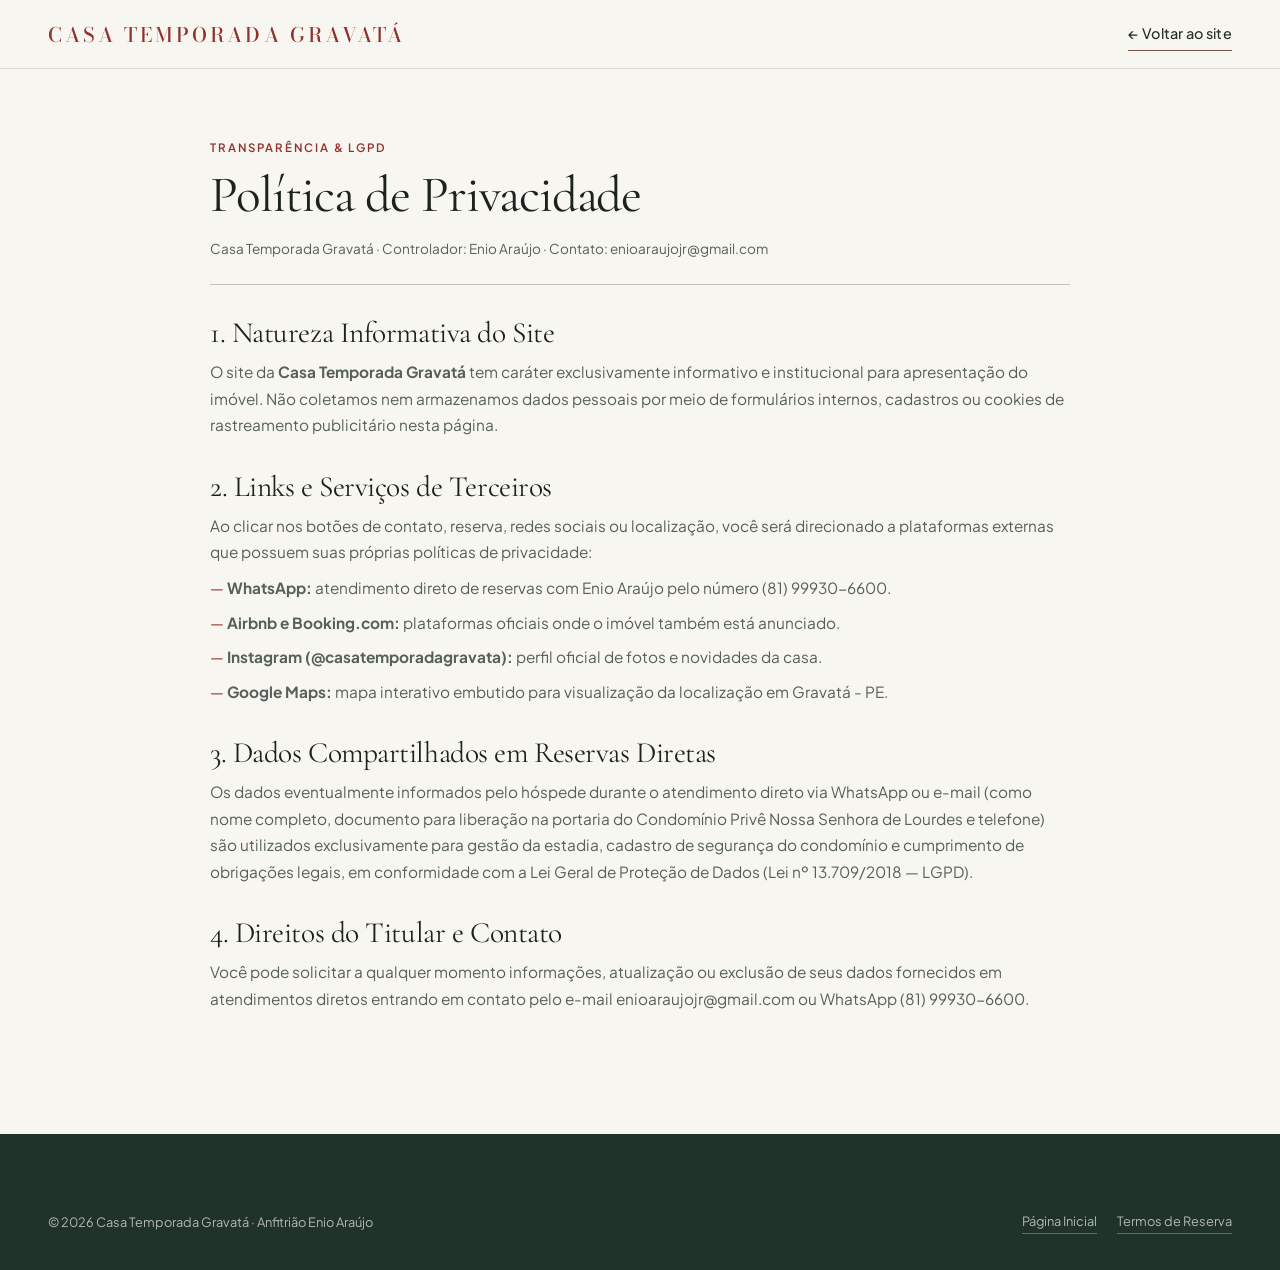
==== politica-de-privacidade.html @ 36baeb56 "feat(v1.0): aplicar briefing completo da Casa Temporada Gravata, mapa interativo e paginas legais" ====
<!DOCTYPE html>
<html lang="pt-BR">
<head>
  <meta charset="UTF-8">
  <meta name="viewport" content="width=device-width, initial-scale=1.0">
  <title>Política de Privacidade — Casa Temporada Gravatá</title>
  <link rel="preconnect" href="https://fonts.googleapis.com">
  <link rel="preconnect" href="https://fonts.gstatic.com" crossorigin>
  <link href="https://fonts.googleapis.com/css2?family=Bodoni+Moda:ital,opsz,wght@0,6..96,400;0,6..96,500;1,6..96,400&family=Cormorant+Garamond:ital,wght@0,400;0,500;0,600;1,400;1,500&family=Plus+Jakarta+Sans:wght@400;500;600;700&display=swap" rel="stylesheet">
  <link rel="stylesheet" href="styles.css">
</head>
<body>
  <header class="site-nav is-solid">
    <div class="nav-inner">
      <a href="index.html" class="hdr-mark">Casa Temporada Gravatá</a>
      <a href="index.html" class="btn btn-outline">← Voltar ao site</a>
    </div>
  </header>

  <main class="legal-main">
    <div class="container-narrow legal-doc">
      <p class="eyebrow">Transparência &amp; LGPD</p>
      <h1>Política de Privacidade</h1>
      <p class="legal-meta">Casa Temporada Gravatá · Controlador: Enio Araújo · Contato: enioaraujojr@gmail.com</p>

      <section class="legal-section">
        <h2>1. Natureza Informativa do Site</h2>
        <p>
          O site da <strong>Casa Temporada Gravatá</strong> tem caráter exclusivamente informativo e institucional para apresentação do imóvel. Não coletamos nem armazenamos dados pessoais por meio de formulários internos, cadastros ou cookies de rastreamento publicitário nesta página.
        </p>
      </section>

      <section class="legal-section">
        <h2>2. Links e Serviços de Terceiros</h2>
        <p>
          Ao clicar nos botões de contato, reserva, redes sociais ou localização, você será direcionado a plataformas externas que possuem suas próprias políticas de privacidade:
        </p>
        <ul>
          <li><strong>WhatsApp:</strong> atendimento direto de reservas com Enio Araújo pelo número (81) 99930-6600.</li>
          <li><strong>Airbnb e Booking.com:</strong> plataformas oficiais onde o imóvel também está anunciado.</li>
          <li><strong>Instagram (@casatemporadagravata):</strong> perfil oficial de fotos e novidades da casa.</li>
          <li><strong>Google Maps:</strong> mapa interativo embutido para visualização da localização em Gravatá - PE.</li>
        </ul>
      </section>

      <section class="legal-section">
        <h2>3. Dados Compartilhados em Reservas Diretas</h2>
        <p>
          Os dados eventualmente informados pelo hóspede durante o atendimento direto via WhatsApp ou e-mail (como nome completo, documento para liberação na portaria do Condomínio Privê Nossa Senhora de Lourdes e telefone) são utilizados exclusivamente para gestão da estadia, cadastro de segurança do condomínio e cumprimento de obrigações legais, em conformidade com a Lei Geral de Proteção de Dados (Lei nº 13.709/2018 — LGPD).
        </p>
      </section>

      <section class="legal-section">
        <h2>4. Direitos do Titular e Contato</h2>
        <p>
          Você pode solicitar a qualquer momento informações, atualização ou exclusão de seus dados fornecidos em atendimentos diretos entrando em contato pelo e-mail <a href="mailto:enioaraujojr@gmail.com">enioaraujojr@gmail.com</a> ou WhatsApp <a href="https://wa.me/5581999306600" target="_blank" rel="noopener noreferrer">(81) 99930-6600</a>.
        </p>
      </section>
    </div>
  </main>

  <footer class="site-footer band-olive">
    <div class="container">
      <div class="footer-bottom" style="padding-top: 0;">
        <p>© 2026 Casa Temporada Gravatá · Anfitrião Enio Araújo</p>
        <div class="footer-legal-links">
          <a href="index.html">Página Inicial</a>
          <a href="termos-de-reserva.html">Termos de Reserva</a>
        </div>
      </div>
    </div>
  </footer>
</body>
</html>
---- styles.css ----
@charset "UTF-8";
@import url("https://fonts.googleapis.com/css2?family=Bodoni+Moda:ital,opsz,wght@0,6..96,400;0,6..96,500;1,6..96,400&family=Cormorant+Garamond:ital,wght@0,400;0,500;0,600;1,400;1,500&family=Plus+Jakarta+Sans:wght@400;500;600;700&display=swap");

/* ==========================================================================
   Casa Temporada Gravatá — Versão de Produção v1.0
   Estética Editorial Casa Pitanga + Paleta Solar & Natural na Serra
   ========================================================================== */

:root {
  --cream: #F8F6F1;
  --cream-sand: #EFEAE0;
  --cream-glass: rgba(248, 246, 241, 0.94);
  --cream-placeholder: #E6E0D4;
  --border-cream: #DFD8CB;
  --olive: #20332B;
  --olive-placeholder: #2E443B;
  --pitanga: #91302C;
  --pitanga-hover: #772420;
  --water-accent: #2D6A6F;
  --ink: #1C231E;
  --ink-soft: #262E28;
  --muted: #56605A;
  --caption-cream: #7B5642;
  --caption-olive: #BDD0C6;
  --sand-light: #E6D6BC;
  --offwhite: #FFFBF8;

  --hairline: rgba(28, 35, 30, 0.13);
  --hairline-strong: rgba(28, 35, 30, 0.26);
  --hairline-dark: rgba(248, 246, 241, 0.18);

  --font-mark: "Bodoni Moda", "Cormorant Garamond", Georgia, serif;
  --font-serif: "Cormorant Garamond", Georgia, "Times New Roman", serif;
  --font-sans: "Plus Jakarta Sans", -apple-system, BlinkMacSystemFont, "Segoe UI", sans-serif;

  --container-max: 1320px;
  --container-narrow: 860px;
  --nav-height: clamp(56px, 7vw, 68px);
  --section-py: clamp(4.25rem, 7.5vw, 7rem);

  --radius-btn: 2px;
  --ease-reveal: cubic-bezier(0.22, 0.7, 0.18, 1);
}

*,
*::before,
*::after {
  box-sizing: border-box;
}

html {
  font-size: 16px;
  scroll-behavior: smooth;
  scroll-padding-top: calc(var(--nav-height) + 16px);
  -webkit-text-size-adjust: 100%;
}

body {
  margin: 0;
  background-color: var(--cream);
  color: var(--ink);
  font-family: var(--font-sans);
  font-size: clamp(0.98rem, 0.95rem + 0.14vw, 1.05rem);
  font-weight: 400;
  line-height: 1.65;
  -webkit-font-smoothing: antialiased;
  -moz-osx-font-smoothing: grayscale;
  overflow-x: clip;
}

img,
picture,
svg,
video {
  display: block;
  max-width: 100%;
}

button,
input,
textarea,
select {
  font: inherit;
  color: inherit;
}

button {
  background: none;
  border: 0;
  cursor: pointer;
}

a {
  color: inherit;
  text-decoration: none;
}

ul,
ol {
  margin: 0;
  padding: 0;
  list-style: none;
}

h1,
h2,
h3,
h4,
p,
figure,
blockquote {
  margin: 0;
}

::selection {
  background-color: var(--pitanga);
  color: var(--offwhite);
}

:focus-visible {
  outline: 2px solid var(--pitanga);
  outline-offset: 3px;
}

.band-olive :focus-visible,
.site-footer :focus-visible,
.lightbox :focus-visible {
  outline-color: var(--sand-light);
}

.skip-link {
  position: fixed;
  top: -120px;
  left: 1rem;
  z-index: 3000;
  padding: 0.65rem 1.15rem;
  border-radius: var(--radius-btn);
  background-color: var(--olive);
  color: var(--offwhite);
  font-size: 0.85rem;
  font-weight: 600;
  transition: top 0.2s ease;
}

.skip-link:focus {
  top: 1rem;
}

/* ==========================================================================
   Tipografia Editorial
   ========================================================================== */

h1,
h2,
h3,
.font-serif {
  font-family: var(--font-serif);
  font-weight: 400;
  color: inherit;
}

h1 {
  font-size: clamp(2.65rem, 5.2vw, 4.6rem);
  line-height: 1.02;
  letter-spacing: -0.02em;
}

h2 {
  font-size: clamp(2.05rem, 3.8vw, 3.25rem);
  line-height: 1.06;
  letter-spacing: -0.015em;
}

h3 {
  font-size: clamp(1.35rem, 2vw, 1.7rem);
  line-height: 1.2;
}

h1 em,
h2 em,
h3 em {
  font-family: var(--font-serif);
  font-style: italic;
  font-weight: 400;
  color: var(--pitanga);
}

.hero h1 em,
.band-olive h2 em,
.band-olive h3 em {
  color: var(--sand-light);
}

.eyebrow {
  display: inline-block;
  font-family: var(--font-sans);
  font-size: 0.72rem;
  font-weight: 600;
  line-height: 1.2;
  letter-spacing: 0.16em;
  text-transform: uppercase;
  color: var(--pitanga);
}

.band-olive .eyebrow,
.site-footer .eyebrow {
  color: var(--sand-light);
}

.section-lead {
  max-width: 62ch;
  color: var(--muted);
  font-size: clamp(1rem, 0.96rem + 0.2vw, 1.1rem);
  line-height: 1.7;
}

.band-olive .section-lead {
  color: rgba(248, 246, 241, 0.84);
}

/* ==========================================================================
   Contêineres & Faixas
   ========================================================================== */

.container {
  width: min(100% - clamp(32px, 8vw, 96px), var(--container-max));
  margin-inline: auto;
}

.container-narrow {
  width: min(100% - clamp(32px, 8vw, 96px), var(--container-narrow));
  margin-inline: auto;
}

.section {
  position: relative;
  padding-block: var(--section-py);
}

.band-ivory {
  background-color: var(--cream);
  color: var(--ink);
}

.band-linen {
  background-color: var(--cream-sand);
  color: var(--ink);
  border-top: 1px solid var(--hairline);
}

.band-olive {
  background-color: var(--olive);
  color: var(--cream);
}

.section-header {
  display: flex;
  flex-direction: column;
  gap: 0.9rem;
  margin-bottom: clamp(2.2rem, 4vw, 3.25rem);
}

.band-olive.has-botanical-edges {
  padding-top: calc(var(--section-py) + 1.5rem);
  padding-bottom: calc(var(--section-py) + 1.5rem);
}

.botanical-edge {
  position: absolute;
  left: 0;
  width: 100%;
  height: 22px;
  overflow: hidden;
  line-height: 0;
  pointer-events: none;
}

.botanical-edge svg {
  width: 100%;
  height: 100%;
  display: block;
}

.botanical-edge-top {
  top: -1px;
}

.botanical-edge-bottom {
  bottom: -1px;
}

/* ==========================================================================
   Botões & Links
   ========================================================================== */

.btn {
  display: inline-flex;
  align-items: center;
  justify-content: center;
  gap: 0.55rem;
  min-height: 44px;
  padding: 0 18px;
  border-radius: var(--radius-btn);
  border: 1px solid transparent;
  font-family: var(--font-sans);
  font-size: 0.9rem;
  font-weight: 500;
  letter-spacing: 0.02em;
  white-space: nowrap;
  transition: background-color 0.25s ease, border-color 0.25s ease, color 0.25s ease, opacity 0.25s ease;
}

.btn-primary {
  background-color: var(--pitanga);
  border-color: var(--pitanga);
  color: var(--offwhite);
}

.btn-primary:hover {
  background-color: var(--pitanga-hover);
  border-color: var(--pitanga-hover);
}

.btn-ghost,
.btn-outline {
  background-color: transparent;
  border: 0;
  border-bottom: 1px solid currentColor;
  border-radius: 0;
  padding: 4px 0;
  min-height: 34px;
  font-weight: 500;
}

.btn-ghost {
  color: var(--offwhite);
}

.btn-ghost:hover {
  opacity: 0.78;
}

.btn-outline {
  color: var(--ink-soft);
  border-bottom-color: var(--caption-cream);
}

.btn-outline:hover {
  color: var(--pitanga);
}

.hero-badge {
  display: inline-flex;
  align-items: center;
  font-size: 0.72rem;
  font-weight: 600;
  letter-spacing: 0.16em;
  text-transform: uppercase;
  color: var(--sand-light);
}

/* ==========================================================================
   Menu Superior Fiel à Casa Pitanga (.site-nav / #siteNav)
   ========================================================================== */

.site-nav {
  position: fixed;
  top: 0;
  left: 0;
  right: 0;
  z-index: 50;
  background-color: rgba(248, 246, 241, 0);
  border-bottom: 1px solid rgba(0, 0, 0, 0);
  backdrop-filter: blur(0px);
  -webkit-backdrop-filter: blur(0px);
  transition: background-color 0.4s ease, border-color 0.4s ease, backdrop-filter 0.4s ease, -webkit-backdrop-filter 0.4s ease;
}

.site-nav.is-scrolled,
.site-nav.is-solid {
  background-color: var(--cream-glass);
  border-bottom-color: var(--border-cream);
  backdrop-filter: blur(10px);
  -webkit-backdrop-filter: blur(10px);
}

.nav-inner {
  max-width: var(--container-max);
  margin: 0 auto;
  padding: 0 clamp(16px, 4vw, 48px);
  height: var(--nav-height);
  display: flex;
  align-items: center;
  justify-content: space-between;
  gap: 16px;
}

.hdr-mark {
  font-family: var(--font-mark);
  font-weight: 500;
  font-size: clamp(15px, 1.8vw, 20px);
  letter-spacing: 0.16em;
  text-transform: uppercase;
  white-space: nowrap;
  color: var(--offwhite);
  transition: color 0.4s ease, text-shadow 0.4s ease;
}

.site-nav:not(.is-scrolled):not(.is-solid) .hdr-mark {
  text-shadow: 0 1px 12px rgba(0, 0, 0, 0.38);
}

.site-nav.is-scrolled .hdr-mark,
.site-nav.is-solid .hdr-mark {
  color: var(--pitanga);
  text-shadow: none;
}

.nav-cta {
  height: 40px;
  min-height: 40px;
  padding: 0 16px;
  border-radius: 2px;
  font-size: 14px;
  font-weight: 500;
  letter-spacing: 0.02em;
}

.only-mobile {
  display: none;
}

.fab {
  display: none;
}

@media (max-width: 859px) {
  .only-wide {
    display: none;
  }

  .only-mobile {
    display: inline;
  }

  .fab {
    position: fixed;
    right: 16px;
    bottom: 16px;
    z-index: 60;
    display: inline-flex;
    align-items: center;
    justify-content: center;
    height: 48px;
    padding: 0 18px;
    border-radius: 24px;
    background-color: var(--pitanga);
    color: var(--offwhite);
    font-size: 14px;
    font-weight: 500;
    box-shadow: 0 10px 24px rgba(20, 26, 16, 0.25);
    opacity: 0;
    pointer-events: none;
    transform: translate3d(0, 12px, 0);
    will-change: opacity, transform;
    transition: opacity 0.3s ease, transform 0.3s ease;
  }

  .fab.show {
    opacity: 1;
    pointer-events: auto;
    transform: translate3d(0, 0, 0);
  }
}

/* ==========================================================================
   Hero Full-Bleed (#topo)
   ========================================================================== */

.hero {
  position: relative;
  height: 100svh;
  min-height: 540px;
  max-height: 1100px;
  display: flex;
  align-items: flex-end;
  padding-top: calc(var(--nav-height) + 2rem);
  padding-bottom: clamp(2.75rem, 6vw, 4.75rem);
  background-color: var(--olive);
  color: var(--offwhite);
  overflow: hidden;
}

.hero-media-wrap {
  position: absolute;
  inset: 0;
  z-index: 0;
  margin: 0;
}

.hero-media {
  position: absolute;
  inset: 0;
  width: 100%;
  height: 100%;
  object-fit: cover;
  object-position: center 45%;
  display: block;
}

.hero-overlay {
  position: absolute;
  inset: 0;
  z-index: 1;
  pointer-events: none;
  background:
    linear-gradient(to top, rgba(18, 28, 23, 0.9) 0%, rgba(18, 28, 23, 0.56) 40%, rgba(18, 28, 23, 0) 68%),
    linear-gradient(to bottom, rgba(18, 28, 23, 0.56) 0%, rgba(18, 28, 23, 0) 22%),
    linear-gradient(90deg, rgba(18, 28, 23, 0.46) 0%, rgba(18, 28, 23, 0) 58%);
}

.hero-content {
  position: relative;
  z-index: 2;
  display: flex;
  flex-direction: column;
  align-items: flex-start;
  gap: 1.05rem;
  text-shadow: 0 2px 20px rgba(0, 0, 0, 0.32);
}

.hero-title {
  max-width: 15ch;
  color: var(--offwhite);
}

.hero-subtitle {
  max-width: 52ch;
  font-size: clamp(1.05rem, 1.35vw, 1.25rem);
  line-height: 1.5;
  color: rgba(255, 251, 248, 0.94);
}

.hero-chips {
  display: flex;
  flex-wrap: wrap;
  gap: 0.45rem 1.15rem;
  font-size: 0.85rem;
  color: rgba(255, 251, 248, 0.9);
}

.hero-chips li {
  display: inline-flex;
  align-items: center;
  gap: 0.45rem;
}

.hero-chips li::before {
  content: "•";
  color: var(--sand-light);
}

.hero-actions {
  display: flex;
  flex-wrap: wrap;
  align-items: center;
  gap: 1rem 1.65rem;
  margin-top: 0.35rem;
}

/* ==========================================================================
   Ficha da Casa (.specs-strip — 6 Indicadores Reais)
   ========================================================================== */

.specs-strip {
  background-color: var(--cream);
  border-bottom: 1px solid var(--hairline);
  padding-block: clamp(1.85rem, 3.2vw, 2.6rem);
}

.specs-grid {
  display: grid;
  grid-template-columns: repeat(3, minmax(0, 1fr));
  gap: 1.5rem 2rem;
}

.spec-item {
  display: flex;
  flex-direction: column;
  gap: 0.25rem;
  padding-left: 1.15rem;
  border-left: 1px solid var(--hairline);
}

.spec-item:nth-child(3n + 1) {
  padding-left: 0;
  border-left: 0;
}

.spec-label {
  font-size: 0.69rem;
  font-weight: 600;
  letter-spacing: 0.14em;
  text-transform: uppercase;
  color: var(--muted);
}

.spec-value {
  font-family: var(--font-serif);
  font-size: clamp(1.18rem, 1.45vw, 1.4rem);
  font-weight: 500;
  line-height: 1.22;
  color: var(--ink);
}

.spec-sub {
  font-size: 0.8rem;
  color: var(--muted);
}

.spec-item.spec-accent .spec-value {
  color: var(--pitanga);
}

/* ==========================================================================
   Faixa de Diferenciais Exclusivos (.signature-features)
   ========================================================================== */

.signature-features {
  display: grid;
  grid-template-columns: repeat(4, minmax(0, 1fr));
  gap: 1.25rem 1.75rem;
  margin-top: 2rem;
  padding-top: 1.75rem;
  border-top: 1px solid var(--hairline);
}

.sig-item {
  display: flex;
  flex-direction: column;
  gap: 0.3rem;
}

.sig-kicker {
  font-size: 0.68rem;
  font-weight: 700;
  letter-spacing: 0.14em;
  text-transform: uppercase;
  color: var(--water-accent);
}

.sig-title {
  font-family: var(--font-serif);
  font-size: 1.28rem;
  font-weight: 500;
  color: var(--ink);
  line-height: 1.2;
}

.sig-desc {
  font-size: 0.86rem;
  color: var(--muted);
  line-height: 1.5;
}

/* ==========================================================================
   Efeitos Visuais nas Imagens (Casa Pitanga: clip-path + scale, 0 distorção)
   ========================================================================== */

.editorial-grid {
  columns: 2 320px;
  column-gap: clamp(16px, 2.2vw, 30px);
}

.photo-card {
  display: block;
  width: 100%;
  margin: 0 0 clamp(18px, 2.5vw, 32px);
  break-inside: avoid;
  background: transparent;
  border-radius: 0;
  cursor: zoom-in;
}

.photo-frame {
  width: 100%;
  overflow: hidden;
  border-radius: 0;
  background-color: var(--cream-placeholder);
}

.band-olive .photo-frame {
  background-color: var(--olive-placeholder);
}

.photo-frame img {
  width: 100%;
  height: auto;
  display: block;
}

/* Animação oficial Casa Pitanga: clip-path 1.25s + img scale(1.08 -> 1) 1.9s */
html.js-ready [data-rv="x"] {
  clip-path: inset(0 100% 0 0);
  transition: clip-path 1.25s var(--ease-reveal);
}

html.js-ready [data-rv="y"] {
  clip-path: inset(100% 0 0 0);
  transition: clip-path 1.25s var(--ease-reveal);
}

html.js-ready [data-rv] img {
  transform: scale(1.08);
  transition: transform 1.9s var(--ease-reveal);
}

html.js-ready [data-rv].is-revealed {
  clip-path: inset(0);
}

html.js-ready [data-rv].is-revealed img {
  transform: scale(1);
}

@media (prefers-reduced-motion: reduce) {
  html {
    scroll-behavior: auto;
  }

  html.js-ready [data-rv],
  html.js-ready [data-rv] img {
    clip-path: none;
    transform: none;
    transition: none;
  }
}

.photo-caption {
  margin-top: 10px;
  font-size: 14px;
  line-height: 1.48;
  color: var(--caption-cream);
}

.band-olive .photo-caption {
  color: var(--caption-olive);
}

/* ==========================================================================
   Detalhamento dos 4 Quartos (.rooms-breakdown + .rooms-grid)
   ========================================================================== */

.rooms-breakdown {
  display: grid;
  grid-template-columns: repeat(4, minmax(0, 1fr));
  gap: 1.25rem 1.75rem;
  margin-bottom: clamp(2rem, 3.8vw, 3rem);
  border-top: 1px solid var(--hairline-strong);
  border-bottom: 1px solid var(--hairline);
  padding-block: 1.4rem;
}

.room-spec {
  display: flex;
  flex-direction: column;
  gap: 0.3rem;
}

.room-spec-kicker {
  font-size: 0.68rem;
  font-weight: 700;
  letter-spacing: 0.14em;
  text-transform: uppercase;
  color: var(--pitanga);
}

.room-spec h3 {
  font-size: 1.3rem;
  color: var(--ink);
}

.room-spec p {
  font-size: 0.87rem;
  color: var(--muted);
  line-height: 1.5;
}

.rooms-grid {
  columns: 3 220px;
  column-gap: clamp(14px, 2vw, 24px);
}

/* ==========================================================================
   Comodidades & Transparência (#comodidades)
   ========================================================================== */

.amenities-grid {
  display: grid;
  grid-template-columns: repeat(4, minmax(0, 1fr));
  gap: clamp(1.5rem, 2.8vw, 2.25rem);
}

.amenity-card {
  border-top: 1px solid var(--hairline-strong);
  padding-top: 1.25rem;
}

.amenity-card h3 {
  color: var(--ink);
  margin-bottom: 0.9rem;
}

.amenity-list {
  display: grid;
  gap: 0.65rem;
}

.amenity-list li {
  display: flex;
  align-items: baseline;
  gap: 0.6rem;
  padding-bottom: 0.6rem;
  border-bottom: 1px solid var(--hairline);
  font-size: 0.9rem;
  color: var(--muted);
}

.amenity-list li::before {
  content: "—";
  color: var(--pitanga);
  flex-shrink: 0;
}

.transparency-note {
  margin-top: clamp(1.75rem, 3vw, 2.5rem);
  padding: 1rem 1.25rem;
  border-left: 2px solid var(--water-accent);
  background-color: rgba(45, 106, 111, 0.06);
  font-size: 0.9rem;
  color: var(--ink-soft);
}

.transparency-note strong {
  color: var(--water-accent);
}

/* ==========================================================================
   Serra de Gravatá, Passeios & Mapa Interativo (#localizacao)
   ========================================================================== */

.location-experience-grid {
  display: grid;
  grid-template-columns: minmax(0, 1fr) minmax(0, 1fr);
  gap: clamp(1.75rem, 3.5vw, 3rem);
  align-items: start;
}

.experience-block {
  display: flex;
  flex-direction: column;
  gap: 1rem;
}

.experience-block h3 {
  font-size: clamp(1.5rem, 2.2vw, 1.95rem);
  color: var(--ink);
}

.experience-block p {
  font-size: 0.94rem;
  color: var(--muted);
  line-height: 1.65;
}

.map-column {
  display: flex;
  flex-direction: column;
  gap: 1rem;
}

.address-box {
  border-top: 1px solid var(--hairline-strong);
  border-bottom: 1px solid var(--hairline);
  padding-block: 1rem;
  display: flex;
  flex-direction: column;
  gap: 0.35rem;
}

.address-title {
  font-family: var(--font-serif);
  font-size: 1.35rem;
  color: var(--ink);
}

.address-line {
  font-size: 0.92rem;
  color: var(--muted);
}

.map-embed-wrap {
  position: relative;
  z-index: 1;
  isolation: isolate;
  width: 100%;
  height: 360px;
  border: 1px solid var(--border-cream);
  background-color: var(--cream-placeholder);
  overflow: hidden;
}

.map-embed-wrap iframe {
  width: 100%;
  height: 100%;
  border: 0;
  display: block;
}

.map-actions {
  display: flex;
  flex-wrap: wrap;
  align-items: center;
  gap: 1rem 1.5rem;
}

/* ==========================================================================
   Galeria Filtrável (#galeria)
   ========================================================================== */

.gallery-filters {
  display: flex;
  flex-wrap: wrap;
  align-items: center;
  gap: 0.5rem 1.4rem;
  margin-bottom: clamp(1.75rem, 3.5vw, 2.5rem);
  border-bottom: 1px solid var(--hairline);
}

.filter-btn {
  padding: 0.65rem 0.15rem;
  border-bottom: 2px solid transparent;
  margin-bottom: -1px;
  font-size: 0.76rem;
  font-weight: 600;
  letter-spacing: 0.1em;
  text-transform: uppercase;
  color: var(--muted);
  transition: color 0.25s ease, border-color 0.25s ease;
}

.filter-btn:hover {
  color: var(--ink);
}

.filter-btn.is-active {
  color: var(--pitanga);
  border-bottom-color: var(--pitanga);
}

.gallery-grid {
  columns: 3 220px;
  column-gap: clamp(12px, 1.8vw, 24px);
}

.gallery-item {
  display: block;
  width: 100%;
  margin: 0 0 clamp(16px, 2.2vw, 26px);
  break-inside: avoid;
}

.gallery-item.is-hidden {
  display: none;
}

.gallery-trigger {
  display: block;
  width: 100%;
  padding: 0;
  text-align: left;
  cursor: zoom-in;
}

.gallery-trigger img {
  width: 100%;
  height: auto;
  display: block;
  border-radius: 0;
}

.gallery-meta {
  display: flex;
  flex-direction: column;
  align-items: flex-start;
  gap: 0.2rem;
  margin-top: 8px;
}

.gallery-tag {
  font-size: 0.66rem;
  font-weight: 600;
  letter-spacing: 0.14em;
  text-transform: uppercase;
  color: var(--pitanga);
}

.gallery-caption {
  font-size: 14px;
  line-height: 1.42;
  color: var(--caption-cream);
}

/* ==========================================================================
   Avaliações & Anfitrião (#avaliacoes)
   ========================================================================== */

.proof-grid {
  display: grid;
  grid-template-columns: minmax(0, 0.9fr) minmax(0, 1.1fr);
  gap: clamp(2rem, 4vw, 4rem);
  align-items: start;
}

.rating-summary {
  border-top: 1px solid var(--hairline-strong);
  padding-top: 1.4rem;
  display: flex;
  flex-direction: column;
  gap: 0.85rem;
}

.rating-big {
  font-family: var(--font-serif);
  font-size: clamp(3rem, 5vw, 4.2rem);
  line-height: 0.95;
  color: var(--pitanga);
}

.rating-meta {
  font-size: 0.94rem;
  color: var(--ink);
  font-weight: 500;
}

.host-note {
  font-size: 0.92rem;
  color: var(--muted);
  line-height: 1.65;
}

.review-card {
  border-top: 1px solid var(--hairline-strong);
  padding-top: 1.4rem;
  display: flex;
  flex-direction: column;
  gap: 1rem;
}

.review-quote {
  font-family: var(--font-serif);
  font-size: clamp(1.3rem, 2vw, 1.68rem);
  font-style: italic;
  line-height: 1.38;
  color: var(--ink);
}

.review-author {
  font-size: 0.85rem;
  font-weight: 600;
  letter-spacing: 0.06em;
  text-transform: uppercase;
  color: var(--caption-cream);
}

.platform-links {
  display: flex;
  flex-wrap: wrap;
  gap: 0.9rem 1.5rem;
  margin-top: 0.5rem;
}

/* ==========================================================================
   Lightbox Fullscreen (#lightbox)
   ========================================================================== */

.lightbox {
  position: fixed;
  inset: 0;
  z-index: 100;
  display: none;
  flex-direction: column;
  align-items: center;
  justify-content: center;
  padding: clamp(1rem, 3vw, 2.5rem);
  background-color: rgba(20, 26, 22, 0.97);
  color: #EEEBE2;
}

.lightbox.is-open {
  display: flex;
}

.lightbox-stage {
  position: relative;
  width: min(100%, 1080px);
  max-height: 92vh;
  display: flex;
  flex-direction: column;
  align-items: center;
  gap: 0.9rem;
  margin: 0;
}

#lightboxImg {
  max-width: 100%;
  max-height: calc(88vh - 5.5rem);
  width: auto;
  height: auto;
  object-fit: contain;
  border-radius: 0;
}

.lightbox-footer {
  display: flex;
  flex-direction: column;
  align-items: center;
  gap: 0.3rem;
  text-align: center;
  max-width: 68ch;
  padding-inline: 2.5rem;
}

#lightboxCounter {
  font-size: 13px;
  font-weight: 500;
  letter-spacing: 0.14em;
  text-transform: uppercase;
  color: #C9C8BA;
}

#lightboxCaption {
  font-size: 15px;
  color: #D9D8CC;
}

#lightboxClose,
#lightboxPrev,
#lightboxNext {
  position: fixed;
  z-index: 110;
  display: inline-flex;
  align-items: center;
  justify-content: center;
  border-radius: 2px;
  border: 1px solid rgba(238, 235, 226, 0.3);
  background-color: rgba(20, 26, 22, 0.65);
  color: #EEEBE2;
  transition: background-color 0.2s ease, border-color 0.2s ease;
}

#lightboxClose {
  width: 48px;
  height: 48px;
  top: clamp(1rem, 2.5vw, 1.5rem);
  right: clamp(1rem, 2.5vw, 1.5rem);
}

#lightboxPrev,
#lightboxNext {
  width: 52px;
  height: 52px;
  top: 50%;
  transform: translateY(-50%);
}

#lightboxClose:hover,
#lightboxPrev:hover,
#lightboxNext:hover {
  background-color: var(--pitanga);
  border-color: var(--pitanga);
}

#lightboxPrev {
  left: clamp(0.75rem, 2.5vw, 1.75rem);
}

#lightboxNext {
  right: clamp(0.75rem, 2.5vw, 1.75rem);
}

/* ==========================================================================
   Reservas, FAQ & Rodapé
   ========================================================================== */

.booking-panel {
  display: grid;
  grid-template-columns: minmax(0, 1.15fr) minmax(0, 0.85fr);
  gap: clamp(2rem, 4vw, 3.75rem);
  align-items: start;
}

.booking-copy {
  display: flex;
  flex-direction: column;
  align-items: flex-start;
  gap: 1.05rem;
}

.booking-ornament {
  color: var(--pitanga);
  margin-bottom: 0.2rem;
}

.booking-actions {
  display: flex;
  flex-wrap: wrap;
  align-items: center;
  gap: 1rem 1.5rem;
  margin-top: 0.4rem;
}

.briefing-list {
  margin: 0;
  border-top: 1px solid var(--hairline-strong);
}

.briefing-row {
  display: flex;
  flex-wrap: wrap;
  align-items: baseline;
  justify-content: space-between;
  gap: 0.4rem 1rem;
  padding: 0.95rem 0;
  border-bottom: 1px solid var(--hairline);
}

.briefing-row dt {
  font-size: 0.86rem;
  font-weight: 600;
  color: var(--ink);
}

.briefing-row dd {
  margin: 0;
  font-size: 0.86rem;
  color: var(--muted);
}

.briefing-row dd a {
  border-bottom: 1px solid var(--hairline-strong);
  transition: color 0.2s ease, border-color 0.2s ease;
}

.briefing-row dd a:hover {
  color: var(--pitanga);
  border-bottom-color: var(--pitanga);
}

.faq-list {
  border-top: 1px solid var(--hairline-strong);
}

.faq-item {
  border-bottom: 1px solid var(--hairline);
}

.faq-trigger {
  width: 100%;
  display: flex;
  align-items: center;
  justify-content: space-between;
  gap: 1.25rem;
  padding: 1.3rem 0;
  text-align: left;
  font-family: var(--font-serif);
  font-size: clamp(1.2rem, 1.6vw, 1.45rem);
  font-weight: 500;
  line-height: 1.25;
  color: var(--ink);
  transition: color 0.2s ease;
}

.faq-trigger:hover,
.faq-item.is-open .faq-trigger {
  color: var(--pitanga);
}

.faq-icon {
  display: none;
}

.faq-trigger::after {
  content: "+";
  flex-shrink: 0;
  font-family: var(--font-sans);
  font-size: 1.25rem;
  font-weight: 400;
  color: var(--muted);
}

.faq-item.is-open .faq-trigger::after {
  content: "−";
  color: var(--pitanga);
}

.faq-answer {
  max-height: 0;
  overflow: hidden;
  opacity: 0;
  color: var(--muted);
  font-size: 0.95rem;
  line-height: 1.7;
  transition: max-height 0.35s ease, opacity 0.25s ease, padding-bottom 0.3s ease;
}

.faq-item.is-open .faq-answer {
  max-height: 460px;
  opacity: 1;
  padding-bottom: 1.3rem;
}

.site-footer {
  background-color: var(--olive);
  color: var(--cream);
  padding-top: clamp(3.5rem, 6vw, 5.25rem);
  padding-bottom: 2.25rem;
}

.footer-grid {
  display: grid;
  grid-template-columns: minmax(0, 1.35fr) minmax(0, 0.75fr) minmax(0, 1fr);
  gap: clamp(2rem, 4vw, 3.5rem);
  padding-bottom: clamp(2.25rem, 4vw, 3.25rem);
  border-bottom: 1px solid var(--hairline-dark);
}

.footer-logo {
  font-family: var(--font-mark);
  font-size: clamp(1.75rem, 2.8vw, 2.5rem);
  font-weight: 400;
  letter-spacing: 0.08em;
  text-transform: uppercase;
  line-height: 1.06;
  color: var(--cream);
  margin-bottom: 0.75rem;
}

.footer-slogan {
  max-width: 40ch;
  font-size: 0.92rem;
  color: rgba(248, 246, 241, 0.78);
}

.footer-col-label {
  display: block;
  font-size: 0.68rem;
  font-weight: 600;
  letter-spacing: 0.16em;
  text-transform: uppercase;
  color: var(--sand-light);
  margin-bottom: 0.85rem;
}

.footer-nav {
  display: flex;
  flex-direction: column;
  gap: 0.55rem;
  font-size: 0.92rem;
  color: rgba(248, 246, 241, 0.84);
}

.footer-nav a:hover,
.footer-contact a:hover {
  color: var(--sand-light);
}

.footer-contact {
  display: flex;
  flex-direction: column;
  gap: 0.55rem;
  font-size: 0.9rem;
  color: rgba(248, 246, 241, 0.84);
}

.footer-bottom {
  padding-top: 1.4rem;
  display: flex;
  flex-wrap: wrap;
  align-items: center;
  justify-content: space-between;
  gap: 0.75rem 1.5rem;
  font-size: 0.8rem;
  color: rgba(248, 246, 241, 0.68);
}

.footer-legal-links {
  display: flex;
  flex-wrap: wrap;
  gap: 1.25rem;
}

.footer-legal-links a {
  border-bottom: 1px solid rgba(248, 246, 241, 0.3);
  padding-bottom: 1px;
}

.footer-legal-links a:hover {
  color: var(--sand-light);
  border-bottom-color: var(--sand-light);
}

/* ==========================================================================
   Páginas Legais (Termos de Reserva & Política de Privacidade)
   ========================================================================== */

.legal-main {
  padding-top: calc(var(--nav-height) + clamp(2.5rem, 5vw, 4rem));
  padding-bottom: clamp(4rem, 7vw, 6rem);
}

.legal-doc h1 {
  font-size: clamp(2.1rem, 4vw, 3.2rem);
  margin: 0.6rem 0 1rem;
  color: var(--ink);
}

.legal-meta {
  font-size: 0.85rem;
  color: var(--muted);
  padding-bottom: 1.5rem;
  margin-bottom: 2rem;
  border-bottom: 1px solid var(--hairline-strong);
}

.legal-section {
  margin-bottom: 2rem;
}

.legal-section h2 {
  font-size: clamp(1.45rem, 2.3vw, 1.85rem);
  margin-bottom: 0.7rem;
  color: var(--ink);
}

.legal-section p,
.legal-section li {
  font-size: 0.96rem;
  color: var(--muted);
  line-height: 1.72;
}

.legal-section ul {
  margin-top: 0.6rem;
  display: grid;
  gap: 0.5rem;
}

.legal-section li::before {
  content: "— ";
  color: var(--pitanga);
}

/* ==========================================================================
   Responsividade
   ========================================================================== */

@media (max-width: 1024px) {
  .signature-features,
  .rooms-breakdown,
  .amenities-grid {
    grid-template-columns: repeat(2, minmax(0, 1fr));
  }

  .rooms-grid,
  .gallery-grid {
    columns: 2 220px;
  }

  .location-experience-grid,
  .proof-grid,
  .booking-panel,
  .footer-grid {
    grid-template-columns: 1fr;
  }
}

@media (max-width: 768px) {
  .nav-inner {
    gap: 10px;
  }

  .hdr-mark {
    font-size: clamp(11.5px, 3.1vw, 14px);
    letter-spacing: 0.08em;
  }

  .nav-cta {
    height: 36px;
    min-height: 36px;
    padding: 0 12px;
    font-size: 13px;
  }

  .hero {
    min-height: 100svh;
    height: auto;
    padding-top: calc(var(--nav-height) + 8.5rem);
    padding-bottom: max(2rem, env(safe-area-inset-bottom, 2rem));
  }

  .hero-media {
    object-position: center 18%;
  }

  .hero-overlay {
    background:
      linear-gradient(
        to top,
        rgba(18, 28, 23, 0.96) 0%,
        rgba(18, 28, 23, 0.91) 34%,
        rgba(18, 28, 23, 0.66) 54%,
        rgba(18, 28, 23, 0.1) 74%,
        rgba(18, 28, 23, 0.52) 100%
      );
  }

  .hero-content {
    gap: 0.85rem;
  }

  .hero-title {
    font-weight: 500;
    font-size: clamp(2.15rem, 8.8vw, 2.75rem);
    line-height: 1.06;
    color: #FFFFFF;
  }

  .hero h1 em {
    color: #F2E2C4;
  }

  .hero-subtitle {
    font-size: 0.98rem;
    color: rgba(255, 255, 255, 0.94);
  }

  .hero-chips {
    gap: 0.35rem 0.9rem;
    font-size: 0.8rem;
    color: rgba(248, 246, 241, 0.92);
  }

  .hero-actions {
    width: 100%;
    flex-direction: column;
    align-items: flex-start;
    gap: 0.85rem;
  }

  .hero-actions .btn-primary {
    width: 100%;
    min-height: 48px;
  }

  .specs-grid {
    grid-template-columns: repeat(2, minmax(0, 1fr));
  }

  .spec-item {
    padding-left: 0;
    padding-top: 0.85rem;
    border-left: 0;
    border-top: 1px solid var(--hairline);
  }

  .spec-item:nth-child(-n + 2) {
    padding-top: 0;
    border-top: 0;
  }

  .signature-features,
  .rooms-breakdown,
  .amenities-grid {
    grid-template-columns: 1fr;
  }

  .editorial-grid {
    columns: 1;
  }

  .rooms-grid {
    columns: 2 180px;
  }

  .gallery-filters {
    flex-wrap: nowrap;
    overflow-x: auto;
    scrollbar-width: none;
  }

  .gallery-filters::-webkit-scrollbar {
    display: none;
  }

  .filter-btn {
    flex-shrink: 0;
  }

  .map-embed-wrap {
    height: 300px;
  }

  #lightboxPrev,
  #lightboxNext {
    top: auto;
    bottom: 1rem;
    transform: none;
    width: 46px;
    height: 46px;
  }

  #lightboxPrev {
    left: 1rem;
  }

  #lightboxNext {
    right: 1rem;
  }
}

@media (max-width: 520px) {
  .specs-grid {
    grid-template-columns: 1fr;
  }

  .spec-item:nth-child(2) {
    padding-top: 0.85rem;
    border-top: 1px solid var(--hairline);
  }

  .rooms-grid,
  .gallery-grid {
    columns: 1;
  }
}
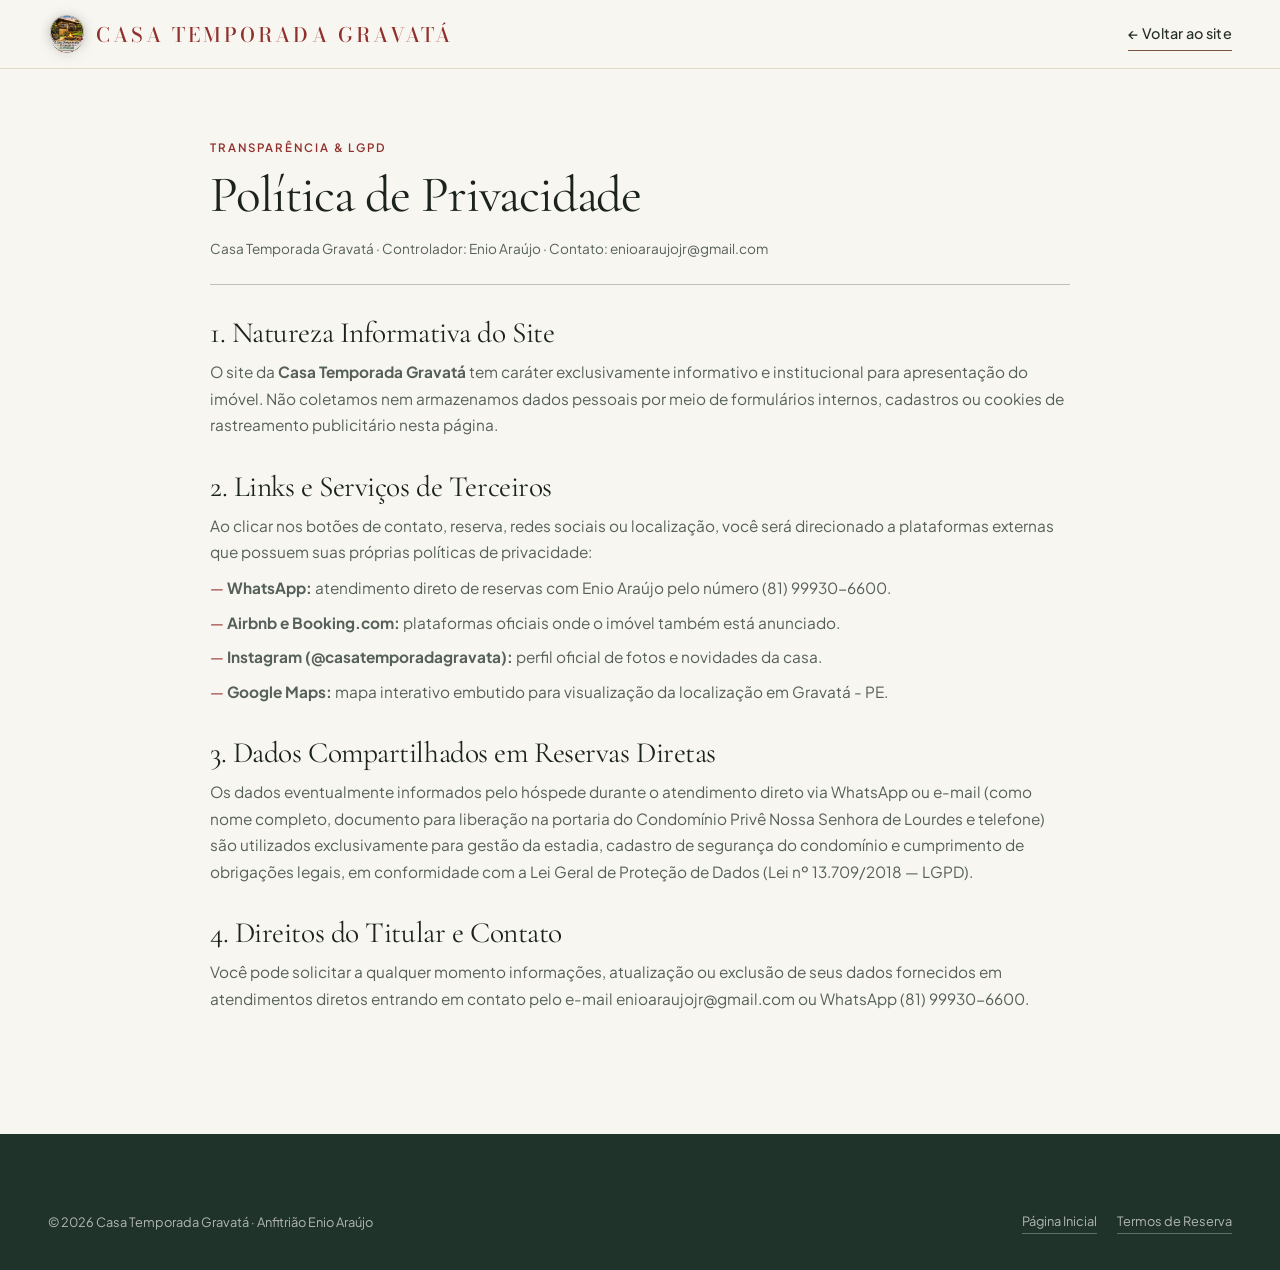
==== commit 36a72045: "feat(v1.1.0): integrar logotipo oficial, cachoeiras reais de Gravata, estrutura completa do condomin" ====
--- a/politica-de-privacidade.html
+++ b/politica-de-privacidade.html
@@ -7,12 +7,16 @@
   <link rel="preconnect" href="https://fonts.googleapis.com">
   <link rel="preconnect" href="https://fonts.gstatic.com" crossorigin>
   <link href="https://fonts.googleapis.com/css2?family=Bodoni+Moda:ital,opsz,wght@0,6..96,400;0,6..96,500;1,6..96,400&family=Cormorant+Garamond:ital,wght@0,400;0,500;0,600;1,400;1,500&family=Plus+Jakarta+Sans:wght@400;500;600;700&display=swap" rel="stylesheet">
-  <link rel="stylesheet" href="styles.css">
+  <link rel="icon" type="image/png" href="assets/images/logo-casa-temporada-gravata.png">
+  <link rel="stylesheet" href="styles.css?v=1.1.0">
 </head>
 <body>
   <header class="site-nav is-solid">
     <div class="nav-inner">
-      <a href="index.html" class="hdr-mark">Casa Temporada Gravatá</a>
+      <a href="index.html" class="hdr-mark">
+        <img src="assets/images/logo-casa-temporada-gravata.png" width="512" height="512" alt="" class="hdr-logo">
+        <span>Casa Temporada Gravatá</span>
+      </a>
       <a href="index.html" class="btn btn-outline">← Voltar ao site</a>
     </div>
   </header>
--- a/styles.css
+++ b/styles.css
@@ -396,6 +396,9 @@
 }
 
 .hdr-mark {
+  display: inline-flex;
+  align-items: center;
+  gap: 10px;
   font-family: var(--font-mark);
   font-weight: 500;
   font-size: clamp(15px, 1.8vw, 20px);
@@ -404,6 +407,15 @@
   white-space: nowrap;
   color: var(--offwhite);
   transition: color 0.4s ease, text-shadow 0.4s ease;
+}
+
+.hdr-logo {
+  width: 38px;
+  height: 38px;
+  object-fit: contain;
+  border-radius: 50%;
+  flex-shrink: 0;
+  filter: drop-shadow(0 2px 6px rgba(0, 0, 0, 0.28));
 }
 
 .site-nav:not(.is-scrolled):not(.is-solid) .hdr-mark {
@@ -748,6 +760,21 @@
 }
 
 /* ==========================================================================
+   Horta & Pomar — Galeria Botânica (.horta-grid)
+   ========================================================================== */
+
+.horta-grid {
+  display: grid;
+  grid-template-columns: repeat(5, minmax(0, 1fr));
+  gap: clamp(14px, 1.8vw, 24px);
+  align-items: start;
+}
+
+.horta-grid .photo-card {
+  margin: 0;
+}
+
+/* ==========================================================================
    Detalhamento dos 4 Quartos (.rooms-breakdown + .rooms-grid)
    ========================================================================== */
 
@@ -871,6 +898,22 @@
   font-size: 0.94rem;
   color: var(--muted);
   line-height: 1.65;
+}
+
+.cachoeiras-grid {
+  display: grid;
+  grid-template-columns: repeat(3, minmax(0, 1fr));
+  gap: clamp(10px, 1.3vw, 16px);
+  align-items: start;
+}
+
+.cachoeiras-grid .photo-card {
+  margin: 0;
+}
+
+.cachoeiras-grid .photo-caption {
+  font-size: 13px;
+  line-height: 1.4;
 }
 
 .map-column {
@@ -1212,6 +1255,13 @@
   margin-bottom: 0.2rem;
 }
 
+.booking-logo {
+  width: 92px;
+  height: 92px;
+  object-fit: contain;
+  display: block;
+}
+
 .booking-actions {
   display: flex;
   flex-wrap: wrap;
@@ -1335,6 +1385,21 @@
   border-bottom: 1px solid var(--hairline-dark);
 }
 
+.footer-brand-row {
+  display: flex;
+  align-items: center;
+  gap: 1rem;
+  margin-bottom: 0.75rem;
+}
+
+.footer-emblem {
+  width: 92px;
+  height: 92px;
+  object-fit: contain;
+  flex-shrink: 0;
+  filter: drop-shadow(0 4px 14px rgba(0, 0, 0, 0.28));
+}
+
 .footer-logo {
   font-family: var(--font-mark);
   font-size: clamp(1.75rem, 2.8vw, 2.5rem);
@@ -1343,7 +1408,7 @@
   text-transform: uppercase;
   line-height: 1.06;
   color: var(--cream);
-  margin-bottom: 0.75rem;
+  margin-bottom: 0;
 }
 
 .footer-slogan {
@@ -1472,6 +1537,10 @@
     grid-template-columns: repeat(2, minmax(0, 1fr));
   }
 
+  .horta-grid {
+    grid-template-columns: repeat(3, minmax(0, 1fr));
+  }
+
   .rooms-grid,
   .gallery-grid {
     columns: 2 220px;
@@ -1491,8 +1560,14 @@
   }
 
   .hdr-mark {
-    font-size: clamp(11.5px, 3.1vw, 14px);
-    letter-spacing: 0.08em;
+    gap: 7px;
+    font-size: clamp(10.8px, 2.85vw, 13.5px);
+    letter-spacing: 0.06em;
+  }
+
+  .hdr-logo {
+    width: 28px;
+    height: 28px;
   }
 
   .nav-cta {
@@ -1589,6 +1664,14 @@
     columns: 1;
   }
 
+  .horta-grid {
+    grid-template-columns: repeat(2, minmax(0, 1fr));
+  }
+
+  .horta-grid .photo-card:last-child {
+    grid-column: span 2;
+  }
+
   .rooms-grid {
     columns: 2 180px;
   }
